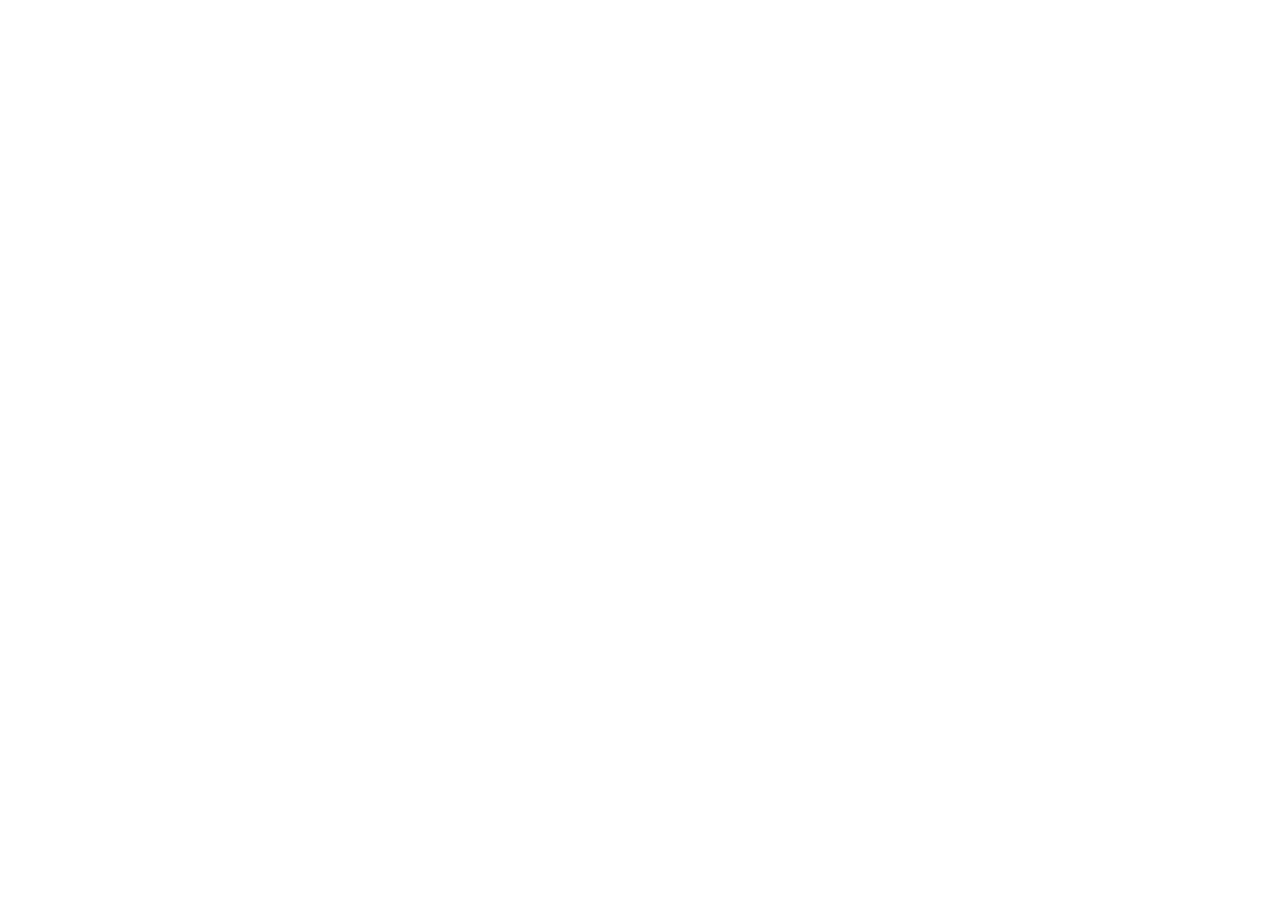
==== index.html @ 6ff009f5 "Remove System Remove System" ====
<!DOCTYPE html>
<html lang="pt-BR">
<head>
  <meta charset="UTF-8">
  <meta name="viewport" content="width=device-width, initial-scale=1.0">
  <title>Eletrotécnica 2026</title>
  <link rel="stylesheet" href="assets/style/style.css">
  <link rel="shortcut icon" href="assets/imgs/logotransparente.png" type="image/x-icon">
</head>
<body>
  <h1>Em Desenvolvimento, Aguarde...</h1>
  <script src="main.js"></script>

</body>
</html>
---- assets/style/style.css ----
/* Reset CSS */

* { margin: 0; padding: 0; box-sizing: border-box; }
a{ text-decoration: none; }
button{ background: none; border: none; padding: 0; cursor: pointer; }
.hidden{ display: none; }

/* Fim Reset CSS */


body {
  background: var(--cor-background-primario);
  font-family: Arial, sans-serif;
  color: white;
  display: flex;
  align-items: center;
  justify-content: center;
  min-height: 100vh;
  max-width: 99vw;
}
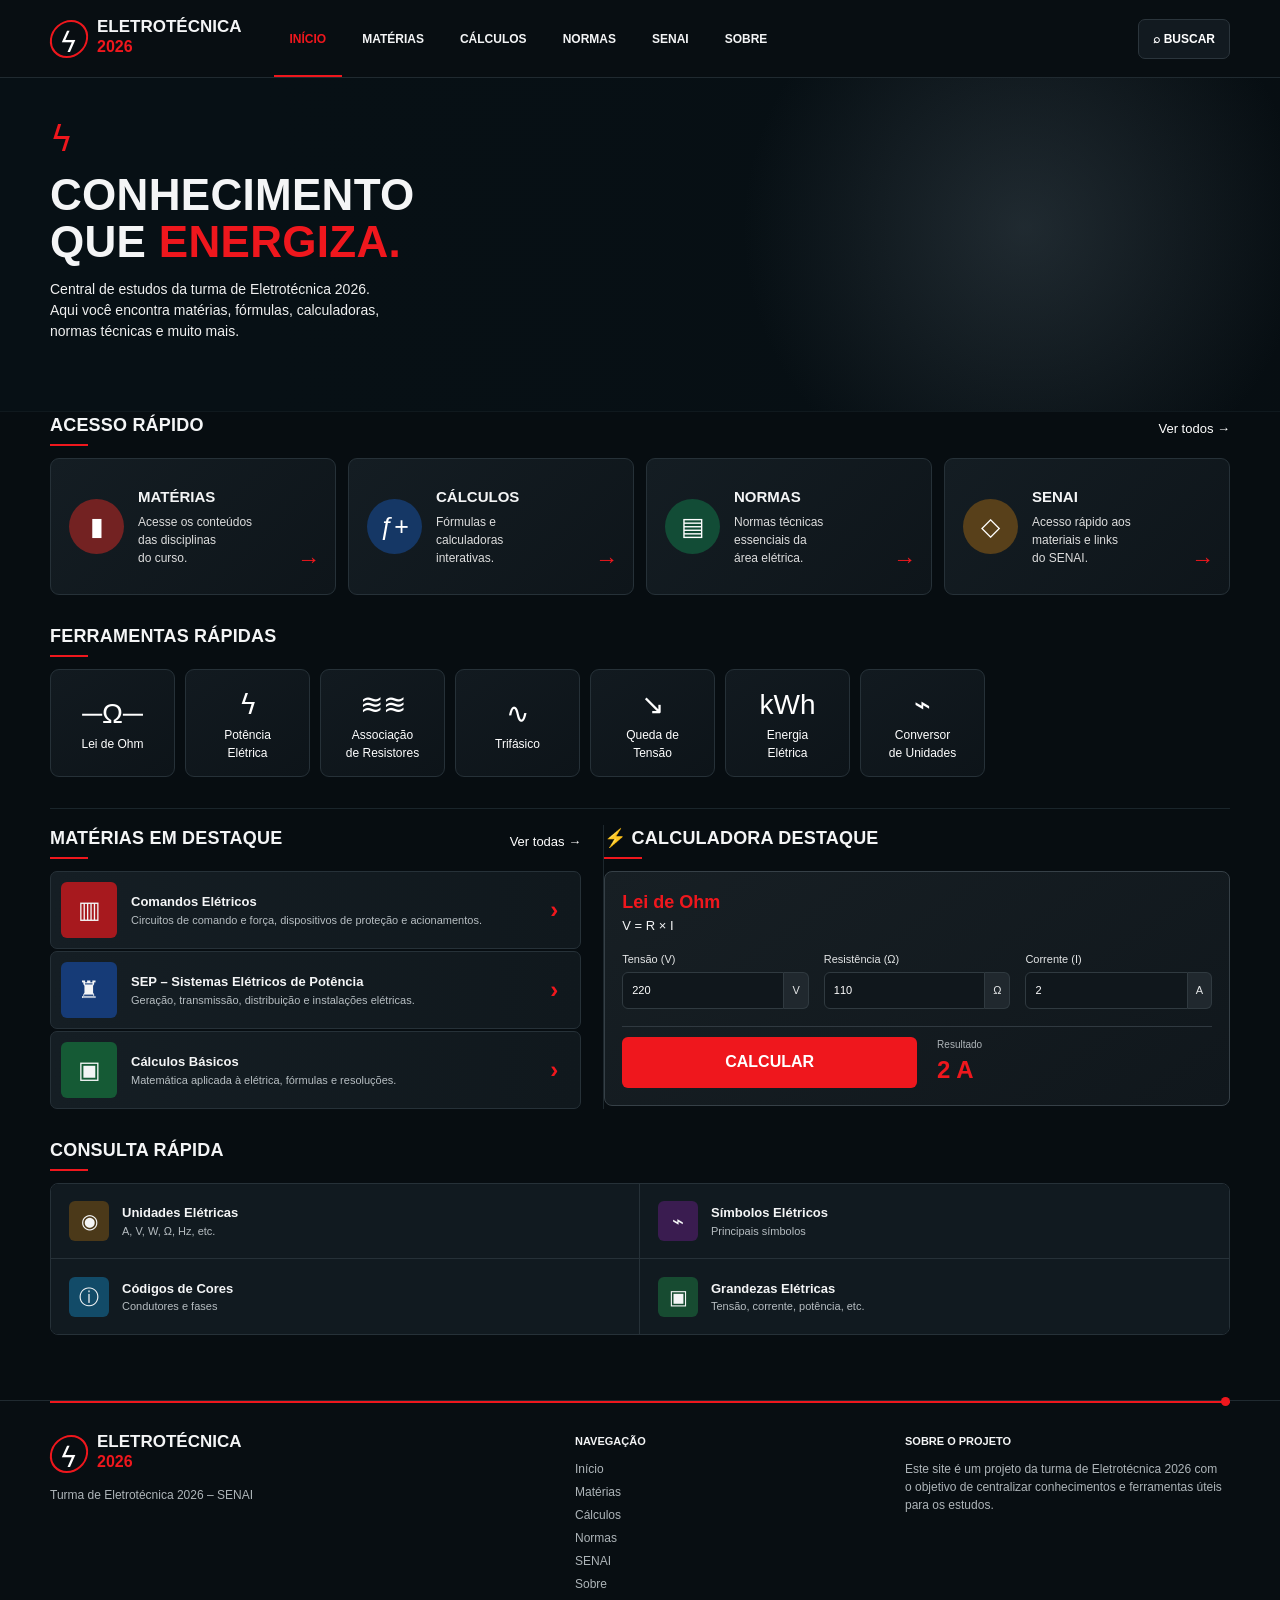
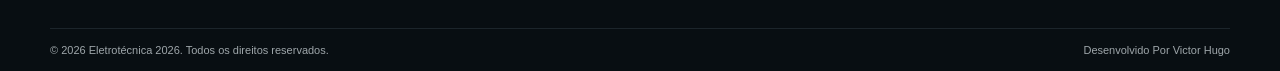
==== commit ae9fd2ab: "Uptade No Functions and moment" ====
--- a/index.html
+++ b/index.html
@@ -1,15 +1,115 @@
-<!DOCTYPE html>
-<html lang="pt-BR">
-<head>
-  <meta charset="UTF-8">
-  <meta name="viewport" content="width=device-width, initial-scale=1.0">
-  <title>Eletrotécnica 2026</title>
-  <link rel="stylesheet" href="assets/style/style.css">
-  <link rel="shortcut icon" href="assets/imgs/logotransparente.png" type="image/x-icon">
-</head>
-<body>
-  <h1>Em Desenvolvimento, Aguarde...</h1>
-  <script src="main.js"></script>
-
-</body>
-</html>
+<!DOCTYPE html>
+<html lang="pt-BR">
+<head>
+  <meta charset="UTF-8">
+  <meta name="viewport" content="width=device-width, initial-scale=1.0">
+  <meta name="description" content="Central de estudos da turma de Eletrotécnica 2026.">
+  <title>Eletrotécnica 2026</title>
+  <link rel="stylesheet" href="assets/css/style.css">
+  <script src="js/main.js" defer></script>
+  <script src="js/calculadora.js" defer></script>
+</head>
+<body>
+
+<header class="header">
+  <a class="brand" href="#">
+    <span class="brand-mark">ϟ</span>
+    <span><strong>ELETROTÉCNICA</strong><b>2026</b></span>
+  </a>
+
+  <nav class="nav" aria-label="Navegação principal">
+    <a class="active" href="#inicio">INÍCIO</a>
+    <a href="#materias">MATÉRIAS</a>
+    <a href="#calculos">CÁLCULOS</a>
+    <a href="#normas">NORMAS</a>
+    <a href="#senai">SENAI</a>
+    <a href="#sobre">SOBRE</a>
+  </nav>
+
+  <button class="search-btn" type="button" aria-label="Buscar">⌕ <span>BUSCAR</span></button>
+</header>
+
+<main id="inicio">
+
+<section class="hero">
+  <div class="hero-bg"></div>
+  <div class="hero-content">
+    <div class="bolt">ϟ</div>
+    <h1>CONHECIMENTO<br>QUE <span>ENERGIZA.</span></h1>
+    <p>Central de estudos da turma de Eletrotécnica 2026.<br>
+       Aqui você encontra matérias, fórmulas, calculadoras,<br>
+       normas técnicas e muito mais.</p>
+  </div>
+</section>
+
+<section class="section quick-section">
+  <div class="section-heading"><h2>ACESSO RÁPIDO</h2><a href="#">Ver todos →</a></div>
+  <div class="quick-grid">
+    <a class="quick-card red" href="#materias"><i>▮</i><div><h3>MATÉRIAS</h3><p>Acesse os conteúdos<br>das disciplinas<br>do curso.</p></div><b>→</b></a>
+    <a class="quick-card blue" href="#calculos"><i>ƒ+</i><div><h3>CÁLCULOS</h3><p>Fórmulas e<br>calculadoras<br>interativas.</p></div><b>→</b></a>
+    <a class="quick-card green" href="#normas"><i>▤</i><div><h3>NORMAS</h3><p>Normas técnicas<br>essenciais da<br>área elétrica.</p></div><b>→</b></a>
+    <a class="quick-card gold" href="#senai"><i>◇</i><div><h3>SENAI</h3><p>Acesso rápido aos<br>materiais e links<br>do SENAI.</p></div><b>→</b></a>
+  </div>
+</section>
+
+<section class="section">
+  <div class="section-heading"><h2>FERRAMENTAS RÁPIDAS</h2></div>
+  <div class="tools">
+    <button class="tool" data-tool="ohm"><span>─Ω─</span><small>Lei de Ohm</small></button>
+    <button class="tool" data-tool="power"><span>ϟ</span><small>Potência<br>Elétrica</small></button>
+    <button class="tool"><span>≋≋</span><small>Associação<br>de Resistores</small></button>
+    <button class="tool"><span>∿</span><small>Trifásico</small></button>
+    <button class="tool"><span>↘</span><small>Queda de<br>Tensão</small></button>
+    <button class="tool"><span>kWh</span><small>Energia<br>Elétrica</small></button>
+    <button class="tool"><span>⌁</span><small>Conversor<br>de Unidades</small></button>
+  </div>
+</section>
+
+<section class="section content-grid">
+  <div id="materias">
+    <div class="section-heading"><h2>MATÉRIAS EM DESTAQUE</h2><a href="#">Ver todas →</a></div>
+    <div class="subject-list">
+      <a class="subject"><span class="subject-icon red">▥</span><div><h3>Comandos Elétricos</h3><p>Circuitos de comando e força, dispositivos de proteção e acionamentos.</p></div><b>›</b></a>
+      <a class="subject"><span class="subject-icon blue">♜</span><div><h3>SEP – Sistemas Elétricos de Potência</h3><p>Geração, transmissão, distribuição e instalações elétricas.</p></div><b>›</b></a>
+      <a class="subject"><span class="subject-icon green">▣</span><div><h3>Cálculos Básicos</h3><p>Matemática aplicada à elétrica, fórmulas e resoluções.</p></div><b>›</b></a>
+    </div>
+  </div>
+
+  <div id="calculos" class="calculator-card">
+    <div class="section-heading"><h2>⚡ CALCULADORA DESTAQUE</h2></div>
+    <div class="calculator">
+      <h3>Lei de Ohm</h3>
+      <div class="formula">V = R × I</div>
+      <div class="fields">
+        <label>Tensão (V)<div><input id="voltage" type="number" value="220"><span>V</span></div></label>
+        <label>Resistência (Ω)<div><input id="resistance" type="number" value="110"><span>Ω</span></div></label>
+        <label>Corrente (I)<div><input id="current" type="number" value="2"><span>A</span></div></label>
+      </div>
+      <div class="calc-bottom"><button id="calculate">CALCULAR</button><div><small>Resultado</small><strong id="result">2 A</strong></div></div>
+    </div>
+  </div>
+</section>
+
+<section class="section" id="consulta">
+  <div class="section-heading"><h2>CONSULTA RÁPIDA</h2></div>
+  <div class="consult-grid">
+    <a class="consult gold" href="#"><span>◉</span><div><h3>Unidades Elétricas</h3><p>A, V, W, Ω, Hz, etc.</p></div></a>
+    <a class="consult purple" href="#"><span>⌁</span><div><h3>Símbolos Elétricos</h3><p>Principais símbolos</p></div></a>
+    <a class="consult cyan" href="#"><span>ⓘ</span><div><h3>Códigos de Cores</h3><p>Condutores e fases</p></div></a>
+    <a class="consult green" href="#"><span>▣</span><div><h3>Grandezas Elétricas</h3><p>Tensão, corrente, potência, etc.</p></div></a>
+  </div>
+</section>
+
+</main>
+
+<footer class="footer" id="sobre">
+  <div class="footer-line"></div>
+  <div class="footer-grid">
+    <div class="footer-brand"><div class="brand"><span class="brand-mark">ϟ</span><span><strong>ELETROTÉCNICA</strong><b>2026</b></span></div><p>Turma de Eletrotécnica 2026 – SENAI</p></div>
+    <div><h3>NAVEGAÇÃO</h3><a href="#inicio">Início</a><a href="#materias">Matérias</a><a href="#calculos">Cálculos</a><a href="#normas">Normas</a><a href="#senai">SENAI</a><a href="#sobre">Sobre</a></div>
+    <div id="senai"><h3>SOBRE O PROJETO</h3><p>Este site é um projeto da turma de Eletrotécnica 2026 com o objetivo de centralizar conhecimentos e ferramentas úteis para os estudos.</p></div>
+  </div>
+  <div class="footer-bottom"><span>© 2026 Eletrotécnica 2026. Todos os direitos reservados.</span><span>Desenvolvido Por <a href="https://victoroliveiratec.github.io/Portifolio/" target="_blank">Victor Hugo</a></span></div>
+</footer>
+</body>
+</html>
--- a/assets/css/style.css
+++ b/assets/css/style.css
@@ -0,0 +1,13 @@
+@import url("./variables.css");
+@import url("./reset.css");
+@import url("./config.css");
+@import url("./header.css");
+@import url("./hero.css");
+@import url("./acesso-rapido.css");
+@import url("./ferramentas.css");
+@import url("./materias.css");
+@import url("./calculadora.css");
+@import url("./consulta.css");
+@import url("./footer.css");
+@import url("./animations.css");
+@import url("./responsive.css");
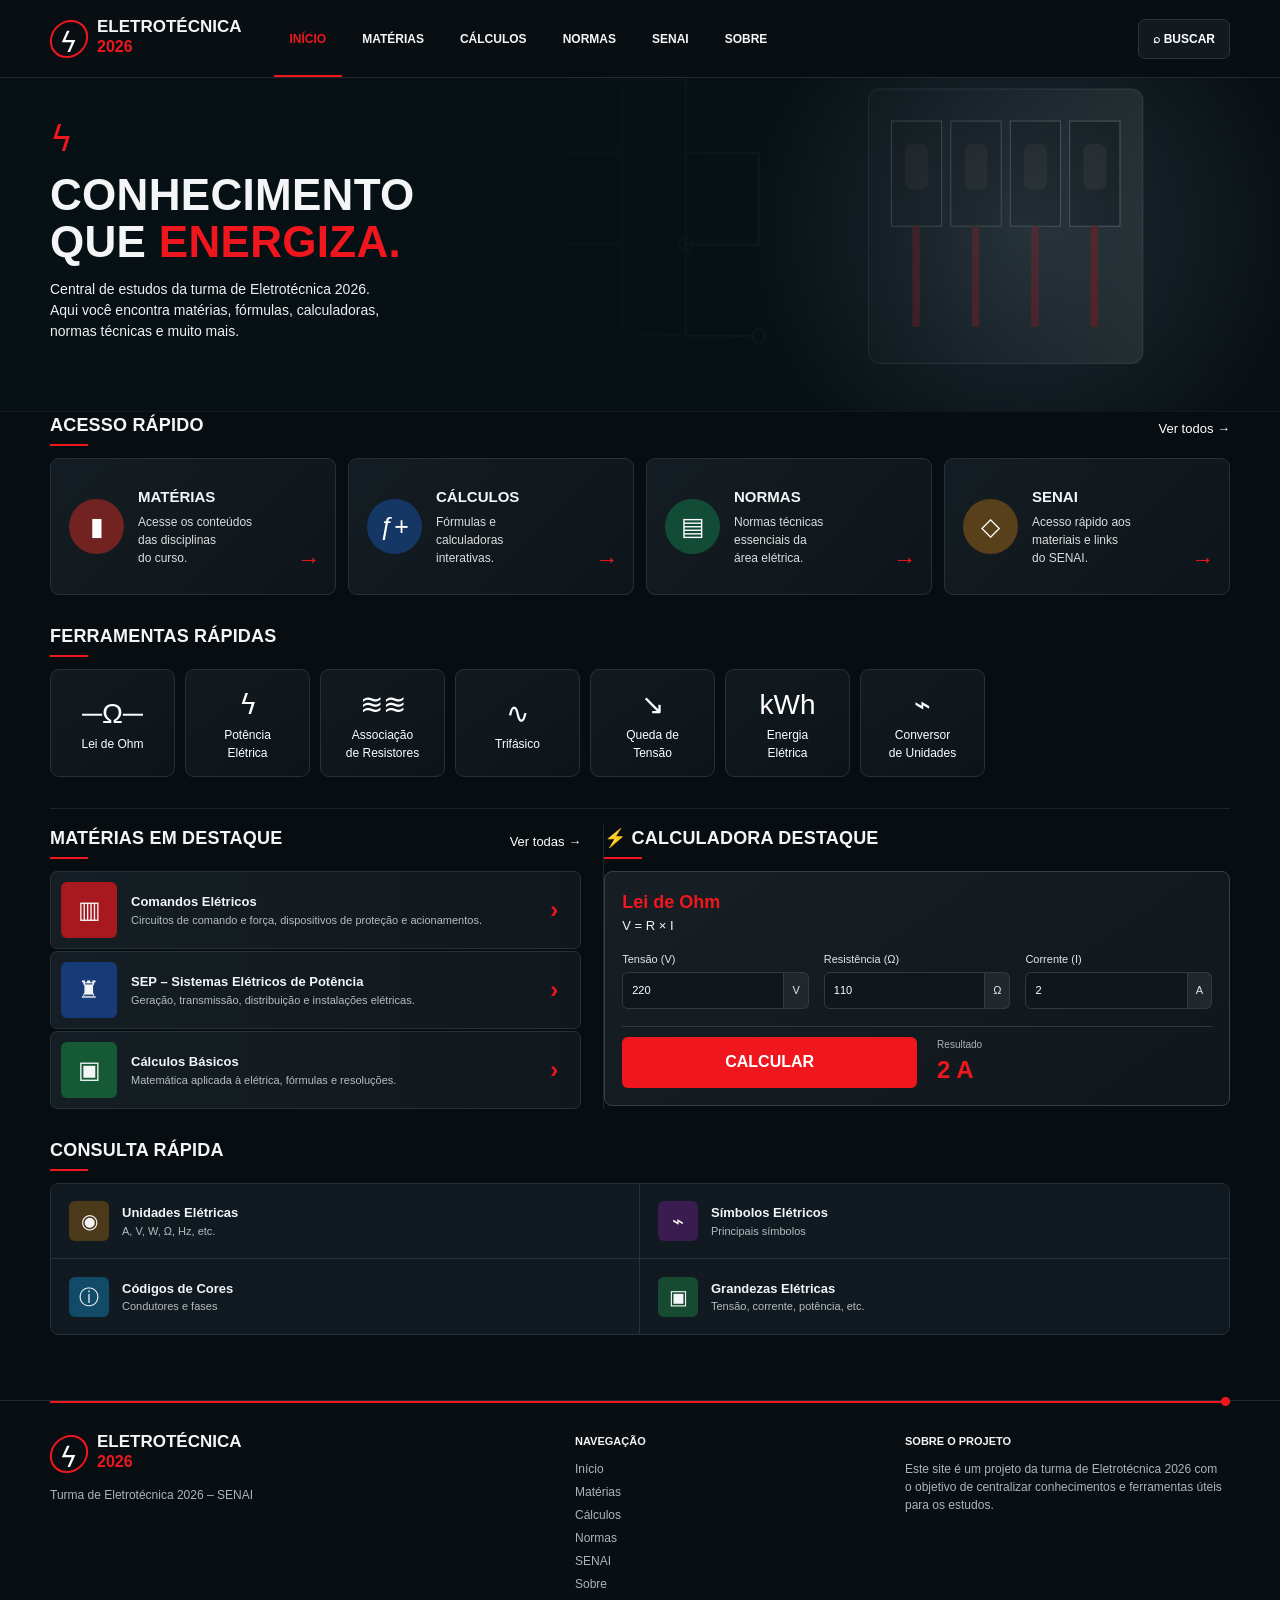
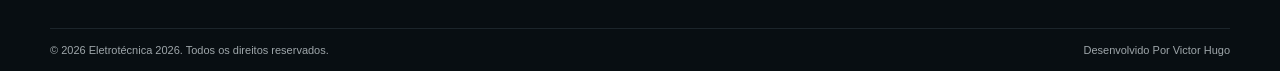
==== commit 8e6cfc06: "Uptade Base Uptade Base" ====
--- a/index.html
+++ b/index.html
@@ -5,6 +5,7 @@
   <meta name="viewport" content="width=device-width, initial-scale=1.0">
   <meta name="description" content="Central de estudos da turma de Eletrotécnica 2026.">
   <title>Eletrotécnica 2026</title>
+  <link rel="shortcut icon" href="assets/img/logotransparente.png" type="image/x-icon">
   <link rel="stylesheet" href="assets/css/style.css">
   <script src="js/main.js" defer></script>
   <script src="js/calculadora.js" defer></script>
@@ -109,7 +110,7 @@
     <div><h3>NAVEGAÇÃO</h3><a href="#inicio">Início</a><a href="#materias">Matérias</a><a href="#calculos">Cálculos</a><a href="#normas">Normas</a><a href="#senai">SENAI</a><a href="#sobre">Sobre</a></div>
     <div id="senai"><h3>SOBRE O PROJETO</h3><p>Este site é um projeto da turma de Eletrotécnica 2026 com o objetivo de centralizar conhecimentos e ferramentas úteis para os estudos.</p></div>
   </div>
-  <div class="footer-bottom"><span>© 2026 Eletrotécnica 2026. Todos os direitos reservados.</span><span>Desenvolvido Por <a href="https://victoroliveiratec.github.io/Portifolio/" target="_blank">Victor Hugo</a></span></div>
+  <div class="footer-bottom"><a href="https://victoroliveiratec.github.io/Portifolio/" target="_blank"><span>© 2026 Eletrotécnica 2026. Todos os direitos reservados.</span><span>Desenvolvido Por Victor Hugo</a></span></div>
 </footer>
 </body>
 </html>
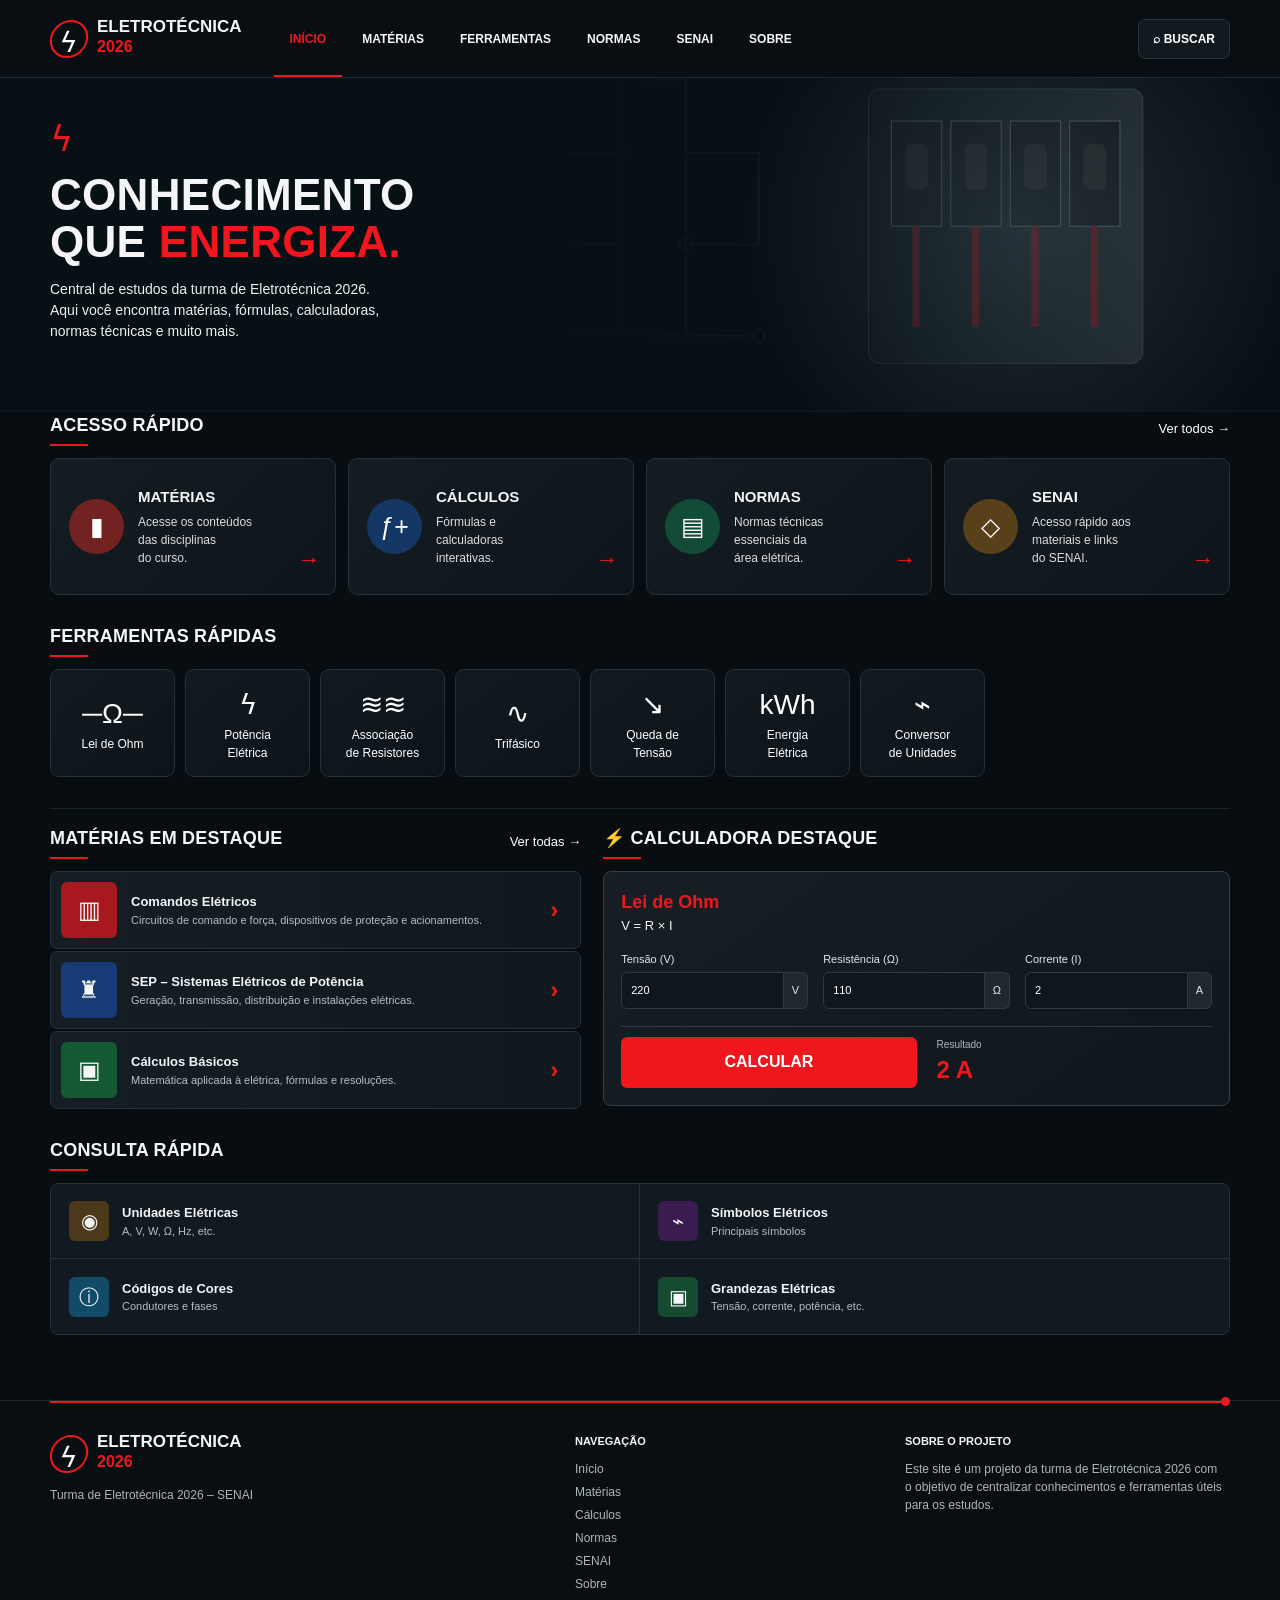
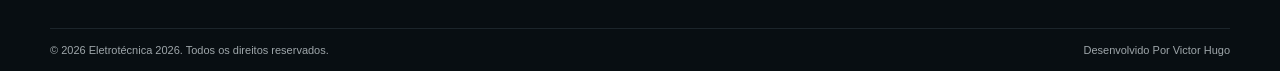
==== commit 97beb37b: "Uptade Base Uptade Base" ====
--- a/index.html
+++ b/index.html
@@ -20,11 +20,11 @@
 
   <nav class="nav" aria-label="Navegação principal">
     <a class="active" href="#inicio">INÍCIO</a>
-    <a href="#materias">MATÉRIAS</a>
-    <a href="#calculos">CÁLCULOS</a>
-    <a href="#normas">NORMAS</a>
-    <a href="#senai">SENAI</a>
-    <a href="#sobre">SOBRE</a>
+    <a href="materias.html">MATÉRIAS</a>
+    <a href="ferramentas.html">FERRAMENTAS</a>
+    <a href="normas.html">NORMAS</a>
+    <a href="senai.html">SENAI</a>
+    <a href="sobre.html">SOBRE</a>
   </nav>
 
   <button class="search-btn" type="button" aria-label="Buscar">⌕ <span>BUSCAR</span></button>
@@ -47,7 +47,7 @@
   <div class="section-heading"><h2>ACESSO RÁPIDO</h2><a href="#">Ver todos →</a></div>
   <div class="quick-grid">
     <a class="quick-card red" href="#materias"><i>▮</i><div><h3>MATÉRIAS</h3><p>Acesse os conteúdos<br>das disciplinas<br>do curso.</p></div><b>→</b></a>
-    <a class="quick-card blue" href="#calculos"><i>ƒ+</i><div><h3>CÁLCULOS</h3><p>Fórmulas e<br>calculadoras<br>interativas.</p></div><b>→</b></a>
+    <a class="quick-card blue" href="ferramentas.html"><i>ƒ+</i><div><h3>CÁLCULOS</h3><p>Fórmulas e<br>calculadoras<br>interativas.</p></div><b>→</b></a>
     <a class="quick-card green" href="#normas"><i>▤</i><div><h3>NORMAS</h3><p>Normas técnicas<br>essenciais da<br>área elétrica.</p></div><b>→</b></a>
     <a class="quick-card gold" href="#senai"><i>◇</i><div><h3>SENAI</h3><p>Acesso rápido aos<br>materiais e links<br>do SENAI.</p></div><b>→</b></a>
   </div>
@@ -103,14 +103,14 @@
 
 </main>
 
-<footer class="footer" id="sobre">
-  <div class="footer-line"></div>
-  <div class="footer-grid">
-    <div class="footer-brand"><div class="brand"><span class="brand-mark">ϟ</span><span><strong>ELETROTÉCNICA</strong><b>2026</b></span></div><p>Turma de Eletrotécnica 2026 – SENAI</p></div>
-    <div><h3>NAVEGAÇÃO</h3><a href="#inicio">Início</a><a href="#materias">Matérias</a><a href="#calculos">Cálculos</a><a href="#normas">Normas</a><a href="#senai">SENAI</a><a href="#sobre">Sobre</a></div>
-    <div id="senai"><h3>SOBRE O PROJETO</h3><p>Este site é um projeto da turma de Eletrotécnica 2026 com o objetivo de centralizar conhecimentos e ferramentas úteis para os estudos.</p></div>
-  </div>
-  <div class="footer-bottom"><a href="https://victoroliveiratec.github.io/Portifolio/" target="_blank"><span>© 2026 Eletrotécnica 2026. Todos os direitos reservados.</span><span>Desenvolvido Por Victor Hugo</a></span></div>
-</footer>
+  <footer class="footer" id="sobre">
+    <div class="footer-line"></div>
+    <div class="footer-grid">
+      <div class="footer-brand"><div class="brand"><span class="brand-mark">ϟ</span><span><strong>ELETROTÉCNICA</strong><b>2026</b></span></div><p>Turma de Eletrotécnica 2026 – SENAI</p></div>
+      <div><h3>NAVEGAÇÃO</h3><a href="#inicio">Início</a><a href="#materias">Matérias</a><a href="ferramentas.html">Cálculos</a><a href="#normas">Normas</a><a href="#senai">SENAI</a><a href="sobre.html">Sobre</a></div>
+      <div id="senai"><h3>SOBRE O PROJETO</h3><p>Este site é um projeto da turma de Eletrotécnica 2026 com o objetivo de centralizar conhecimentos e ferramentas úteis para os estudos.</p></div>
+    </div>
+    <div class="footer-bottom"><a href="https://victoroliveiratec.github.io/Portifolio/" target="_blank"><span>© 2026 Eletrotécnica 2026. Todos os direitos reservados.</span><span>Desenvolvido Por Victor Hugo</a></span></div>
+  </footer>
 </body>
 </html>
--- a/assets/css/style.css
+++ b/assets/css/style.css
@@ -5,7 +5,7 @@
 @import url("./hero.css");
 @import url("./acesso-rapido.css");
 @import url("./ferramentas.css");
-@import url("./materias.css");
+@import url("./materiasdestaque.css");
 @import url("./calculadora.css");
 @import url("./consulta.css");
 @import url("./footer.css");
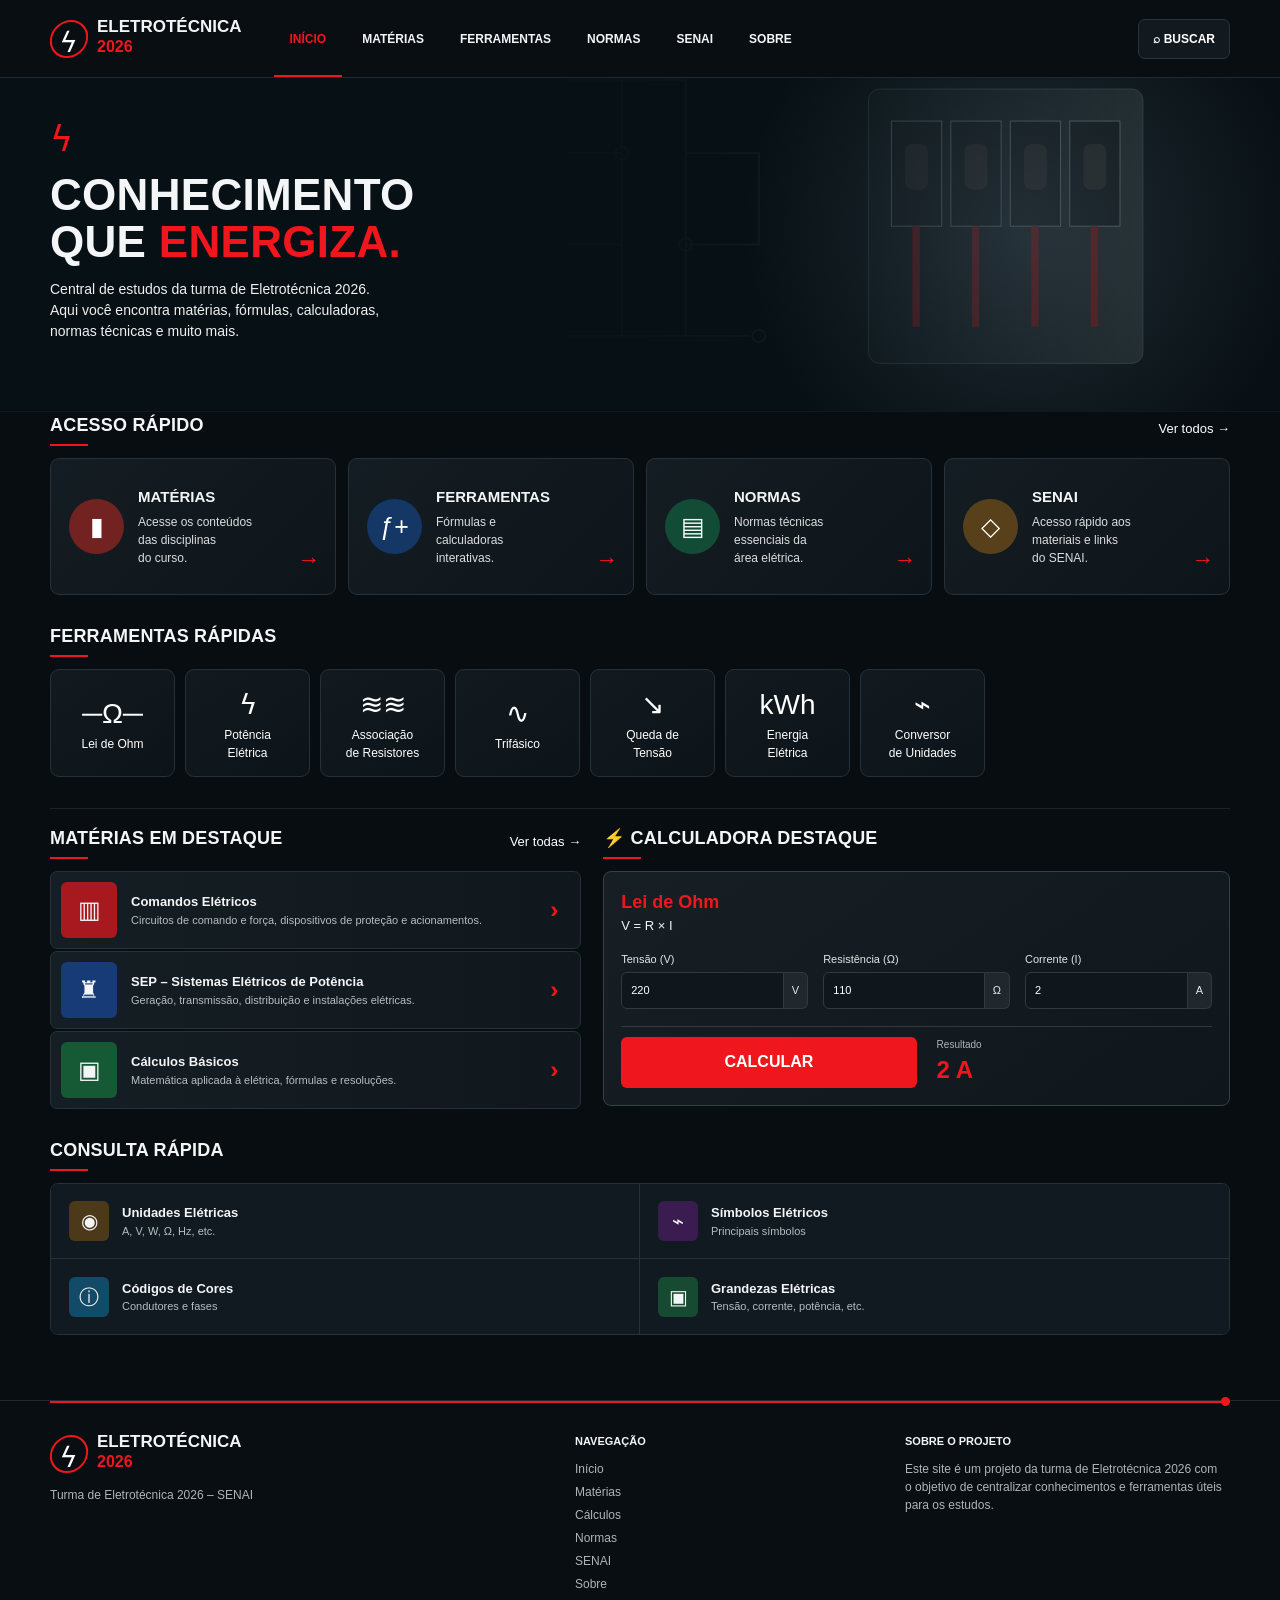
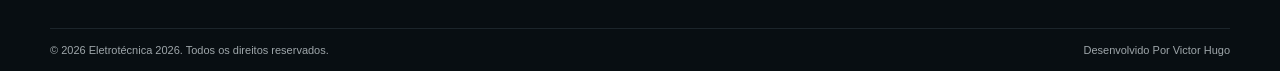
==== commit 661794a1: "base base" ====
--- a/index.html
+++ b/index.html
@@ -1,5 +1,6 @@
 <!DOCTYPE html>
 <html lang="pt-BR">
+
 <head>
   <meta charset="UTF-8">
   <meta name="viewport" content="width=device-width, initial-scale=1.0">
@@ -10,107 +11,188 @@
   <script src="js/main.js" defer></script>
   <script src="js/calculadora.js" defer></script>
 </head>
+
 <body>
 
-<header class="header">
-  <a class="brand" href="#">
-    <span class="brand-mark">ϟ</span>
-    <span><strong>ELETROTÉCNICA</strong><b>2026</b></span>
-  </a>
+  <header class="header">
+    <a class="brand" href="#">
+      <span class="brand-mark">ϟ</span>
+      <span><strong>ELETROTÉCNICA</strong><b>2026</b></span>
+    </a>
 
-  <nav class="nav" aria-label="Navegação principal">
-    <a class="active" href="#inicio">INÍCIO</a>
-    <a href="materias.html">MATÉRIAS</a>
-    <a href="ferramentas.html">FERRAMENTAS</a>
-    <a href="normas.html">NORMAS</a>
-    <a href="senai.html">SENAI</a>
-    <a href="sobre.html">SOBRE</a>
-  </nav>
+    <nav class="nav" aria-label="Navegação principal">
+      <a class="active" href="#inicio">INÍCIO</a>
+      <a href="materias.html">MATÉRIAS</a>
+      <a href="ferramentas.html">FERRAMENTAS</a>
+      <a href="normas.html">NORMAS</a>
+      <a href="senai.html">SENAI</a>
+      <a href="sobre.html">SOBRE</a>
+    </nav>
 
-  <button class="search-btn" type="button" aria-label="Buscar">⌕ <span>BUSCAR</span></button>
-</header>
+    <button class="search-btn" type="button" aria-label="Buscar">⌕ <span>BUSCAR</span></button>
+  </header>
 
-<main id="inicio">
+  <main id="inicio">
 
-<section class="hero">
-  <div class="hero-bg"></div>
-  <div class="hero-content">
-    <div class="bolt">ϟ</div>
-    <h1>CONHECIMENTO<br>QUE <span>ENERGIZA.</span></h1>
-    <p>Central de estudos da turma de Eletrotécnica 2026.<br>
-       Aqui você encontra matérias, fórmulas, calculadoras,<br>
-       normas técnicas e muito mais.</p>
-  </div>
-</section>
+    <section class="hero">
+      <div class="hero-bg"></div>
+      <div class="hero-content">
+        <div class="bolt">ϟ</div>
+        <h1>CONHECIMENTO<br>QUE <span>ENERGIZA.</span></h1>
+        <p>Central de estudos da turma de Eletrotécnica 2026.<br>
+          Aqui você encontra matérias, fórmulas, calculadoras,<br>
+          normas técnicas e muito mais.</p>
+      </div>
+    </section>
 
-<section class="section quick-section">
-  <div class="section-heading"><h2>ACESSO RÁPIDO</h2><a href="#">Ver todos →</a></div>
-  <div class="quick-grid">
-    <a class="quick-card red" href="#materias"><i>▮</i><div><h3>MATÉRIAS</h3><p>Acesse os conteúdos<br>das disciplinas<br>do curso.</p></div><b>→</b></a>
-    <a class="quick-card blue" href="ferramentas.html"><i>ƒ+</i><div><h3>CÁLCULOS</h3><p>Fórmulas e<br>calculadoras<br>interativas.</p></div><b>→</b></a>
-    <a class="quick-card green" href="#normas"><i>▤</i><div><h3>NORMAS</h3><p>Normas técnicas<br>essenciais da<br>área elétrica.</p></div><b>→</b></a>
-    <a class="quick-card gold" href="#senai"><i>◇</i><div><h3>SENAI</h3><p>Acesso rápido aos<br>materiais e links<br>do SENAI.</p></div><b>→</b></a>
-  </div>
-</section>
+    <section class="section quick-section">
+      <div class="section-heading">
+        <h2>ACESSO RÁPIDO</h2><a href="#">Ver todos →</a>
+      </div>
+      <div class="quick-grid">
+        <a class="quick-card red" href="materias.html"><i>▮</i>
+          <div>
+            <h3>MATÉRIAS</h3>
+            <p>Acesse os conteúdos<br>das disciplinas<br>do curso.</p>
+          </div><b>→</b>
+        </a>
+        <a class="quick-card blue" href="ferramentas.html"><i>ƒ+</i>
+          <div>
+            <h3>FERRAMENTAS</h3>
+            <p>Fórmulas e<br>calculadoras<br>interativas.</p>
+          </div><b>→</b>
+        </a>
+        <a class="quick-card green" href="normas.html"><i>▤</i>
+          <div>
+            <h3>NORMAS</h3>
+            <p>Normas técnicas<br>essenciais da<br>área elétrica.</p>
+          </div><b>→</b>
+        </a>
+        <a class="quick-card gold" href="senai.html"><i>◇</i>
+          <div>
+            <h3>SENAI</h3>
+            <p>Acesso rápido aos<br>materiais e links<br>do SENAI.</p>
+          </div><b>→</b>
+        </a>
+      </div>
+    </section>
 
-<section class="section">
-  <div class="section-heading"><h2>FERRAMENTAS RÁPIDAS</h2></div>
-  <div class="tools">
-    <button class="tool" data-tool="ohm"><span>─Ω─</span><small>Lei de Ohm</small></button>
-    <button class="tool" data-tool="power"><span>ϟ</span><small>Potência<br>Elétrica</small></button>
-    <button class="tool"><span>≋≋</span><small>Associação<br>de Resistores</small></button>
-    <button class="tool"><span>∿</span><small>Trifásico</small></button>
-    <button class="tool"><span>↘</span><small>Queda de<br>Tensão</small></button>
-    <button class="tool"><span>kWh</span><small>Energia<br>Elétrica</small></button>
-    <button class="tool"><span>⌁</span><small>Conversor<br>de Unidades</small></button>
-  </div>
-</section>
+    <section class="section">
+      <div class="section-heading">
+        <h2>FERRAMENTAS RÁPIDAS</h2>
+      </div>
+      <div class="tools">
+        <button class="tool" data-tool="ohm"><span>─Ω─</span><small>Lei de Ohm</small></button>
+        <button class="tool" data-tool="power"><span>ϟ</span><small>Potência<br>Elétrica</small></button>
+        <button class="tool"><span>≋≋</span><small>Associação<br>de Resistores</small></button>
+        <button class="tool"><span>∿</span><small>Trifásico</small></button>
+        <button class="tool"><span>↘</span><small>Queda de<br>Tensão</small></button>
+        <button class="tool"><span>kWh</span><small>Energia<br>Elétrica</small></button>
+        <button class="tool"><span>⌁</span><small>Conversor<br>de Unidades</small></button>
+      </div>
+    </section>
 
-<section class="section content-grid">
-  <div id="materias">
-    <div class="section-heading"><h2>MATÉRIAS EM DESTAQUE</h2><a href="#">Ver todas →</a></div>
-    <div class="subject-list">
-      <a class="subject"><span class="subject-icon red">▥</span><div><h3>Comandos Elétricos</h3><p>Circuitos de comando e força, dispositivos de proteção e acionamentos.</p></div><b>›</b></a>
-      <a class="subject"><span class="subject-icon blue">♜</span><div><h3>SEP – Sistemas Elétricos de Potência</h3><p>Geração, transmissão, distribuição e instalações elétricas.</p></div><b>›</b></a>
-      <a class="subject"><span class="subject-icon green">▣</span><div><h3>Cálculos Básicos</h3><p>Matemática aplicada à elétrica, fórmulas e resoluções.</p></div><b>›</b></a>
-    </div>
-  </div>
+    <section class="section content-grid">
+      <div id="materias">
+        <div class="section-heading">
+          <h2>MATÉRIAS EM DESTAQUE</h2><a href="#">Ver todas →</a>
+        </div>
+        <div class="subject-list">
+          <a class="subject"><span class="subject-icon red">▥</span>
+            <div>
+              <h3>Comandos Elétricos</h3>
+              <p>Circuitos de comando e força, dispositivos de proteção e acionamentos.</p>
+            </div><b>›</b>
+          </a>
+          <a class="subject"><span class="subject-icon blue">♜</span>
+            <div>
+              <h3>SEP – Sistemas Elétricos de Potência</h3>
+              <p>Geração, transmissão, distribuição e instalações elétricas.</p>
+            </div><b>›</b>
+          </a>
+          <a class="subject"><span class="subject-icon green">▣</span>
+            <div>
+              <h3>Cálculos Básicos</h3>
+              <p>Matemática aplicada à elétrica, fórmulas e resoluções.</p>
+            </div><b>›</b>
+          </a>
+        </div>
+      </div>
 
-  <div id="calculos" class="calculator-card">
-    <div class="section-heading"><h2>⚡ CALCULADORA DESTAQUE</h2></div>
-    <div class="calculator">
-      <h3>Lei de Ohm</h3>
-      <div class="formula">V = R × I</div>
-      <div class="fields">
-        <label>Tensão (V)<div><input id="voltage" type="number" value="220"><span>V</span></div></label>
-        <label>Resistência (Ω)<div><input id="resistance" type="number" value="110"><span>Ω</span></div></label>
-        <label>Corrente (I)<div><input id="current" type="number" value="2"><span>A</span></div></label>
+      <div id="calculos" class="calculator-card">
+        <div class="section-heading">
+          <h2>⚡ CALCULADORA DESTAQUE</h2>
+        </div>
+        <div class="calculator">
+          <h3>Lei de Ohm</h3>
+          <div class="formula">V = R × I</div>
+          <div class="fields">
+            <label>Tensão (V)<div><input id="voltage" type="number" value="220"><span>V</span></div></label>
+            <label>Resistência (Ω)<div><input id="resistance" type="number" value="110"><span>Ω</span></div></label>
+            <label>Corrente (I)<div><input id="current" type="number" value="2"><span>A</span></div></label>
+          </div>
+          <div class="calc-bottom"><button id="calculate">CALCULAR</button>
+            <div><small>Resultado</small><strong id="result">2 A</strong></div>
+          </div>
+        </div>
       </div>
-      <div class="calc-bottom"><button id="calculate">CALCULAR</button><div><small>Resultado</small><strong id="result">2 A</strong></div></div>
-    </div>
-  </div>
-</section>
+    </section>
 
-<section class="section" id="consulta">
-  <div class="section-heading"><h2>CONSULTA RÁPIDA</h2></div>
-  <div class="consult-grid">
-    <a class="consult gold" href="#"><span>◉</span><div><h3>Unidades Elétricas</h3><p>A, V, W, Ω, Hz, etc.</p></div></a>
-    <a class="consult purple" href="#"><span>⌁</span><div><h3>Símbolos Elétricos</h3><p>Principais símbolos</p></div></a>
-    <a class="consult cyan" href="#"><span>ⓘ</span><div><h3>Códigos de Cores</h3><p>Condutores e fases</p></div></a>
-    <a class="consult green" href="#"><span>▣</span><div><h3>Grandezas Elétricas</h3><p>Tensão, corrente, potência, etc.</p></div></a>
-  </div>
-</section>
+    <section class="section" id="consulta">
+      <div class="section-heading">
+        <h2>CONSULTA RÁPIDA</h2>
+      </div>
+      <div class="consult-grid">
+        <a class="consult gold" href="#"><span>◉</span>
+          <div>
+            <h3>Unidades Elétricas</h3>
+            <p>A, V, W, Ω, Hz, etc.</p>
+          </div>
+        </a>
+        <a class="consult purple" href="#"><span>⌁</span>
+          <div>
+            <h3>Símbolos Elétricos</h3>
+            <p>Principais símbolos</p>
+          </div>
+        </a>
+        <a class="consult cyan" href="#"><span>ⓘ</span>
+          <div>
+            <h3>Códigos de Cores</h3>
+            <p>Condutores e fases</p>
+          </div>
+        </a>
+        <a class="consult green" href="#"><span>▣</span>
+          <div>
+            <h3>Grandezas Elétricas</h3>
+            <p>Tensão, corrente, potência, etc.</p>
+          </div>
+        </a>
+      </div>
+    </section>
 
-</main>
+  </main>
 
   <footer class="footer" id="sobre">
     <div class="footer-line"></div>
     <div class="footer-grid">
-      <div class="footer-brand"><div class="brand"><span class="brand-mark">ϟ</span><span><strong>ELETROTÉCNICA</strong><b>2026</b></span></div><p>Turma de Eletrotécnica 2026 – SENAI</p></div>
-      <div><h3>NAVEGAÇÃO</h3><a href="#inicio">Início</a><a href="#materias">Matérias</a><a href="ferramentas.html">Cálculos</a><a href="#normas">Normas</a><a href="#senai">SENAI</a><a href="sobre.html">Sobre</a></div>
-      <div id="senai"><h3>SOBRE O PROJETO</h3><p>Este site é um projeto da turma de Eletrotécnica 2026 com o objetivo de centralizar conhecimentos e ferramentas úteis para os estudos.</p></div>
+      <div class="footer-brand">
+        <div class="brand"><span class="brand-mark">ϟ</span><span><strong>ELETROTÉCNICA</strong><b>2026</b></span></div>
+        <p>Turma de Eletrotécnica 2026 – SENAI</p>
+      </div>
+      <div>
+        <h3>NAVEGAÇÃO</h3><a href="#inicio">Início</a><a href="materias.html">Matérias</a><a
+          href="ferramentas.html">Cálculos</a><a href="normas.html">Normas</a><a href="senai.html">SENAI</a><a
+          href="sobre.html">Sobre</a>
+      </div>
+      <div id="senai">
+        <h3>SOBRE O PROJETO</h3>
+        <p>Este site é um projeto da turma de Eletrotécnica 2026 com o objetivo de centralizar conhecimentos e
+          ferramentas úteis para os estudos.</p>
+      </div>
     </div>
-    <div class="footer-bottom"><a href="https://victoroliveiratec.github.io/Portifolio/" target="_blank"><span>© 2026 Eletrotécnica 2026. Todos os direitos reservados.</span><span>Desenvolvido Por Victor Hugo</a></span></div>
+    <div class="footer-bottom"><a href="https://victoroliveiratec.github.io/Portifolio/" target="_blank"><span>© 2026
+          Eletrotécnica 2026. Todos os direitos reservados.</span><span>Desenvolvido Por Victor Hugo</a></span></div>
   </footer>
 </body>
-</html>
+
+</html>
